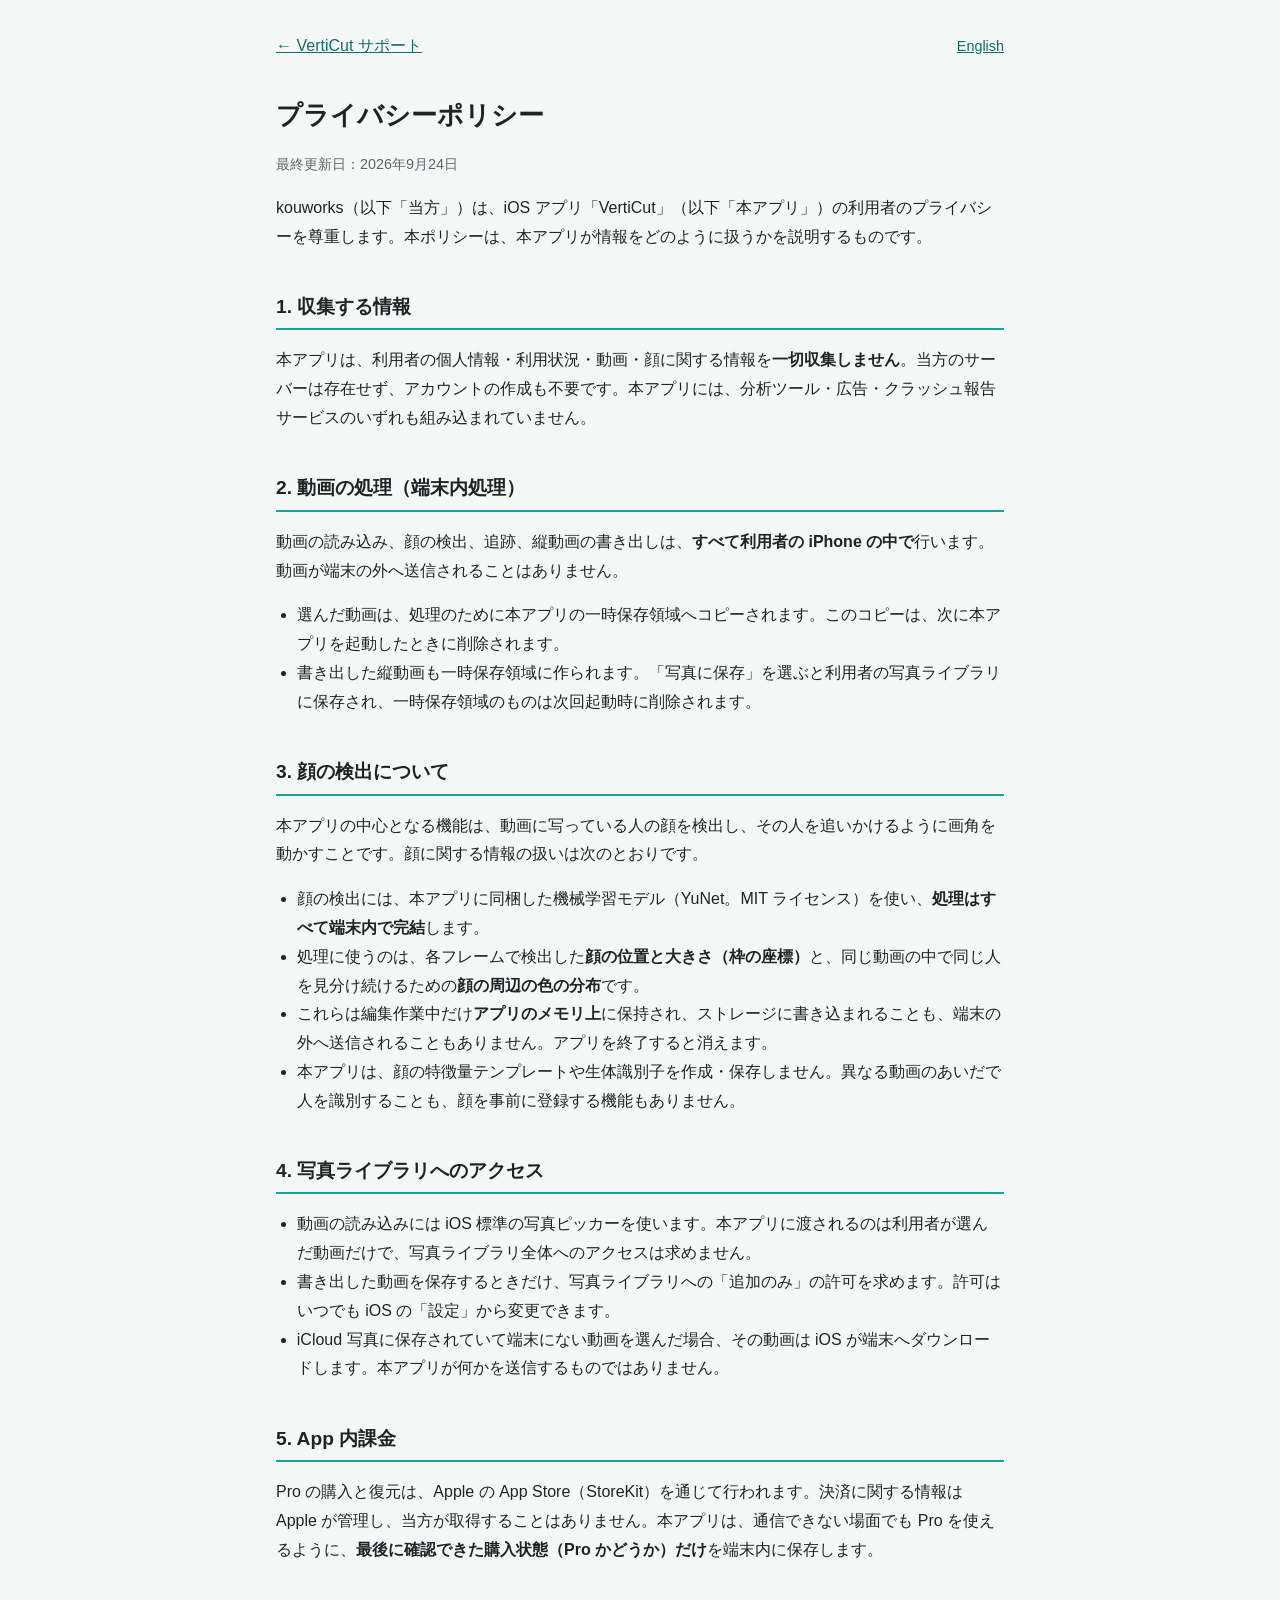
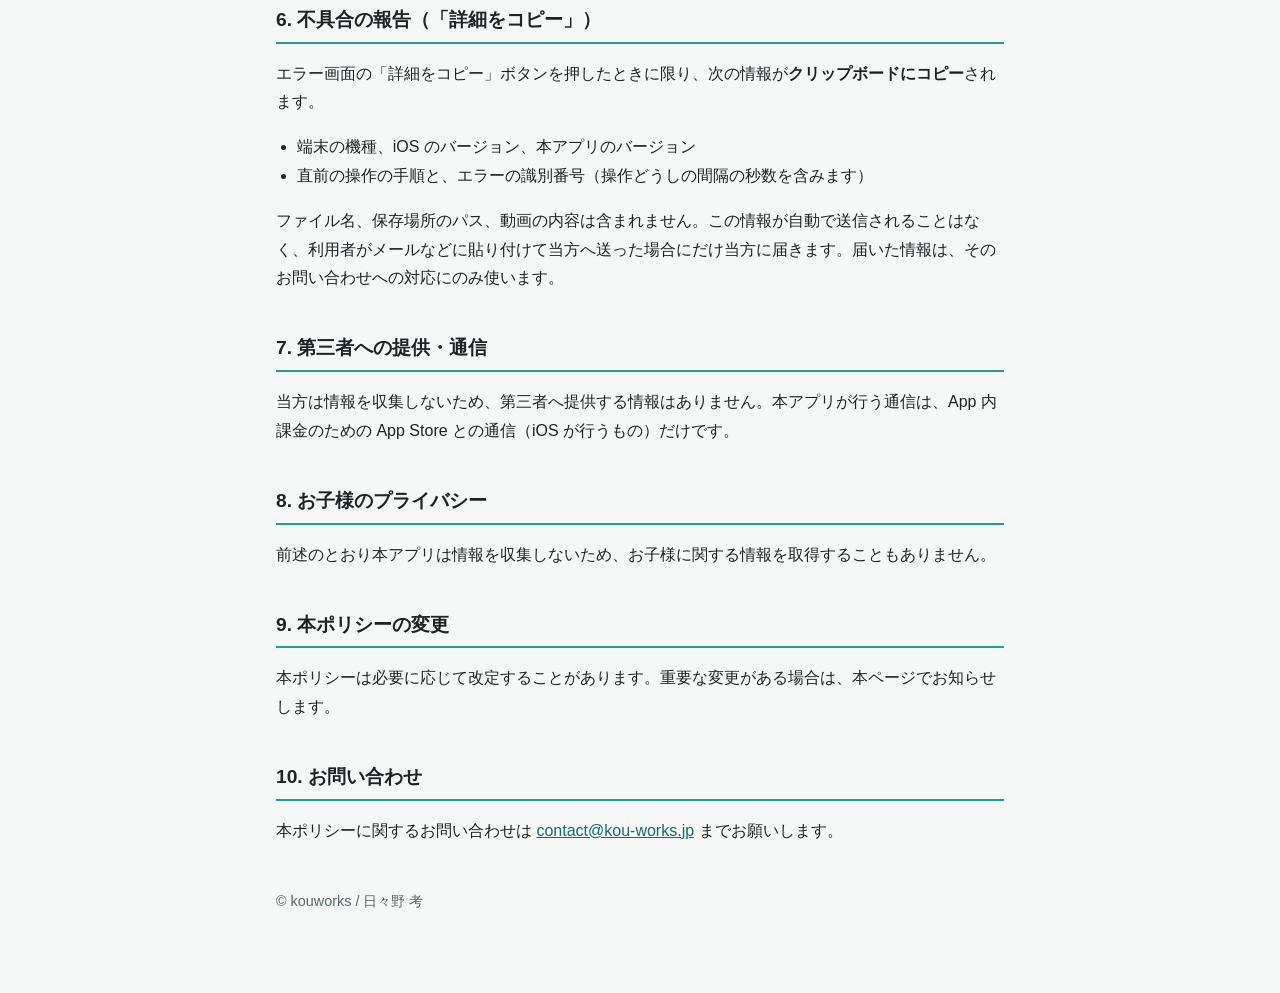
==== privacy.html @ 308ac91e "VertiCut support site and privacy policy (ja/en) Support page with FAQ and how to send 「詳細をコピー」; pri" ====
<!DOCTYPE html>
<html lang="ja">
<head>
<meta charset="utf-8">
<meta name="viewport" content="width=device-width, initial-scale=1">
<title>VertiCut プライバシーポリシー</title>
<link rel="stylesheet" href="style.css">
</head>
<body>
<div class="wrap">
  <header>
    <a href="index.html">← VertiCut サポート</a>
    <span class="lang"><a href="privacy-en.html">English</a></span>
  </header>
  <h1>プライバシーポリシー</h1>
  <p class="updated">最終更新日：2026年9月24日</p>

  <p>kouworks（以下「当方」）は、iOS アプリ「VertiCut」（以下「本アプリ」）の利用者のプライバシーを尊重します。本ポリシーは、本アプリが情報をどのように扱うかを説明するものです。</p>

  <h2>1. 収集する情報</h2>
  <p>本アプリは、利用者の個人情報・利用状況・動画・顔に関する情報を<strong>一切収集しません</strong>。当方のサーバーは存在せず、アカウントの作成も不要です。本アプリには、分析ツール・広告・クラッシュ報告サービスのいずれも組み込まれていません。</p>

  <h2>2. 動画の処理（端末内処理）</h2>
  <p>動画の読み込み、顔の検出、追跡、縦動画の書き出しは、<strong>すべて利用者の iPhone の中で</strong>行います。動画が端末の外へ送信されることはありません。</p>
  <ul>
    <li>選んだ動画は、処理のために本アプリの一時保存領域へコピーされます。このコピーは、次に本アプリを起動したときに削除されます。</li>
    <li>書き出した縦動画も一時保存領域に作られます。「写真に保存」を選ぶと利用者の写真ライブラリに保存され、一時保存領域のものは次回起動時に削除されます。</li>
  </ul>

  <h2>3. 顔の検出について</h2>
  <p>本アプリの中心となる機能は、動画に写っている人の顔を検出し、その人を追いかけるように画角を動かすことです。顔に関する情報の扱いは次のとおりです。</p>
  <ul>
    <li>顔の検出には、本アプリに同梱した機械学習モデル（YuNet。MIT ライセンス）を使い、<strong>処理はすべて端末内で完結</strong>します。</li>
    <li>処理に使うのは、各フレームで検出した<strong>顔の位置と大きさ（枠の座標）</strong>と、同じ動画の中で同じ人を見分け続けるための<strong>顔の周辺の色の分布</strong>です。</li>
    <li>これらは編集作業中だけ<strong>アプリのメモリ上</strong>に保持され、ストレージに書き込まれることも、端末の外へ送信されることもありません。アプリを終了すると消えます。</li>
    <li>本アプリは、顔の特徴量テンプレートや生体識別子を作成・保存しません。異なる動画のあいだで人を識別することも、顔を事前に登録する機能もありません。</li>
  </ul>

  <h2>4. 写真ライブラリへのアクセス</h2>
  <ul>
    <li>動画の読み込みには iOS 標準の写真ピッカーを使います。本アプリに渡されるのは利用者が選んだ動画だけで、写真ライブラリ全体へのアクセスは求めません。</li>
    <li>書き出した動画を保存するときだけ、写真ライブラリへの「追加のみ」の許可を求めます。許可はいつでも iOS の「設定」から変更できます。</li>
    <li>iCloud 写真に保存されていて端末にない動画を選んだ場合、その動画は iOS が端末へダウンロードします。本アプリが何かを送信するものではありません。</li>
  </ul>

  <h2>5. App 内課金</h2>
  <p>Pro の購入と復元は、Apple の App Store（StoreKit）を通じて行われます。決済に関する情報は Apple が管理し、当方が取得することはありません。本アプリは、通信できない場面でも Pro を使えるように、<strong>最後に確認できた購入状態（Pro かどうか）だけ</strong>を端末内に保存します。</p>

  <h2>6. 不具合の報告（「詳細をコピー」）</h2>
  <p>エラー画面の「詳細をコピー」ボタンを押したときに限り、次の情報が<strong>クリップボードにコピー</strong>されます。</p>
  <ul>
    <li>端末の機種、iOS のバージョン、本アプリのバージョン</li>
    <li>直前の操作の手順と、エラーの識別番号（操作どうしの間隔の秒数を含みます）</li>
  </ul>
  <p>ファイル名、保存場所のパス、動画の内容は含まれません。この情報が自動で送信されることはなく、利用者がメールなどに貼り付けて当方へ送った場合にだけ当方に届きます。届いた情報は、そのお問い合わせへの対応にのみ使います。</p>

  <h2>7. 第三者への提供・通信</h2>
  <p>当方は情報を収集しないため、第三者へ提供する情報はありません。本アプリが行う通信は、App 内課金のための App Store との通信（iOS が行うもの）だけです。</p>

  <h2>8. お子様のプライバシー</h2>
  <p>前述のとおり本アプリは情報を収集しないため、お子様に関する情報を取得することもありません。</p>

  <h2>9. 本ポリシーの変更</h2>
  <p>本ポリシーは必要に応じて改定することがあります。重要な変更がある場合は、本ページでお知らせします。</p>

  <h2>10. お問い合わせ</h2>
  <p>本ポリシーに関するお問い合わせは <a href="mailto:contact@kou-works.jp">contact@kou-works.jp</a> までお願いします。</p>

  <p class="foot">© kouworks / 日々野 考</p>
</div>
</body>
</html>
---- style.css ----
:root {
  --accent: #1CA19E;
  --accent-ink: #0F6F6D;
  --ink: #1d2424;
  --muted: #5c6868;
  --bg: #f6f8f8;
  --card: #ffffff;
  --line: #dde5e5;
}
@media (prefers-color-scheme: dark) {
  :root {
    --accent: #3cc2bf;
    --accent-ink: #6fd6d3;
    --ink: #e8eeee;
    --muted: #9fb0b0;
    --bg: #111616;
    --card: #1a2121;
    --line: #2b3535;
  }
}
* { box-sizing: border-box; }
body {
  margin: 0; background: var(--bg); color: var(--ink); line-height: 1.8;
  font-family: -apple-system, BlinkMacSystemFont, "Hiragino Kaku Gothic ProN",
    "Hiragino Sans", "Segoe UI", sans-serif;
  -webkit-text-size-adjust: 100%;
}
.wrap { max-width: 760px; margin: 0 auto; padding: 32px 16px 64px; }
a { color: var(--accent-ink); }
header { display: flex; align-items: baseline; justify-content: space-between; gap: 12px; flex-wrap: wrap; }
.wordmark { font-weight: 800; font-size: 1.9rem; letter-spacing: -0.01em; }
.wordmark .a { color: var(--accent); }
.lang { font-size: .9rem; }
.lead { font-size: 1.1rem; color: var(--muted); margin-top: 4px; }
h1 { font-size: 1.6rem; margin: 1.2em 0 .2em; }
h2 { font-size: 1.2rem; margin-top: 2em; padding-bottom: 4px; border-bottom: 2px solid var(--accent); }
h3 { font-size: 1.02rem; margin: 1.4em 0 .2em; }
.card { background: var(--card); border: 1px solid var(--line); border-radius: 14px; padding: 16px 18px; margin: 16px 0; }
table { width: 100%; border-collapse: collapse; font-size: .95rem; }
th, td { text-align: left; padding: 8px 6px; border-bottom: 1px solid var(--line); vertical-align: top; }
th { color: var(--muted); font-weight: 600; }
.updated, .foot { color: var(--muted); font-size: .9rem; }
.foot { margin-top: 3em; }
ul { padding-left: 1.3em; }
code { font-family: ui-monospace, SFMono-Regular, Menlo, monospace; font-size: .92em; overflow-wrap: anywhere; }
/* A value like 「1分以内」 or 「9:16・1:1・4:5」 must not break mid-word; the
   feature name in the first column is the one that wraps. */
td + td, th + th { white-space: nowrap; }
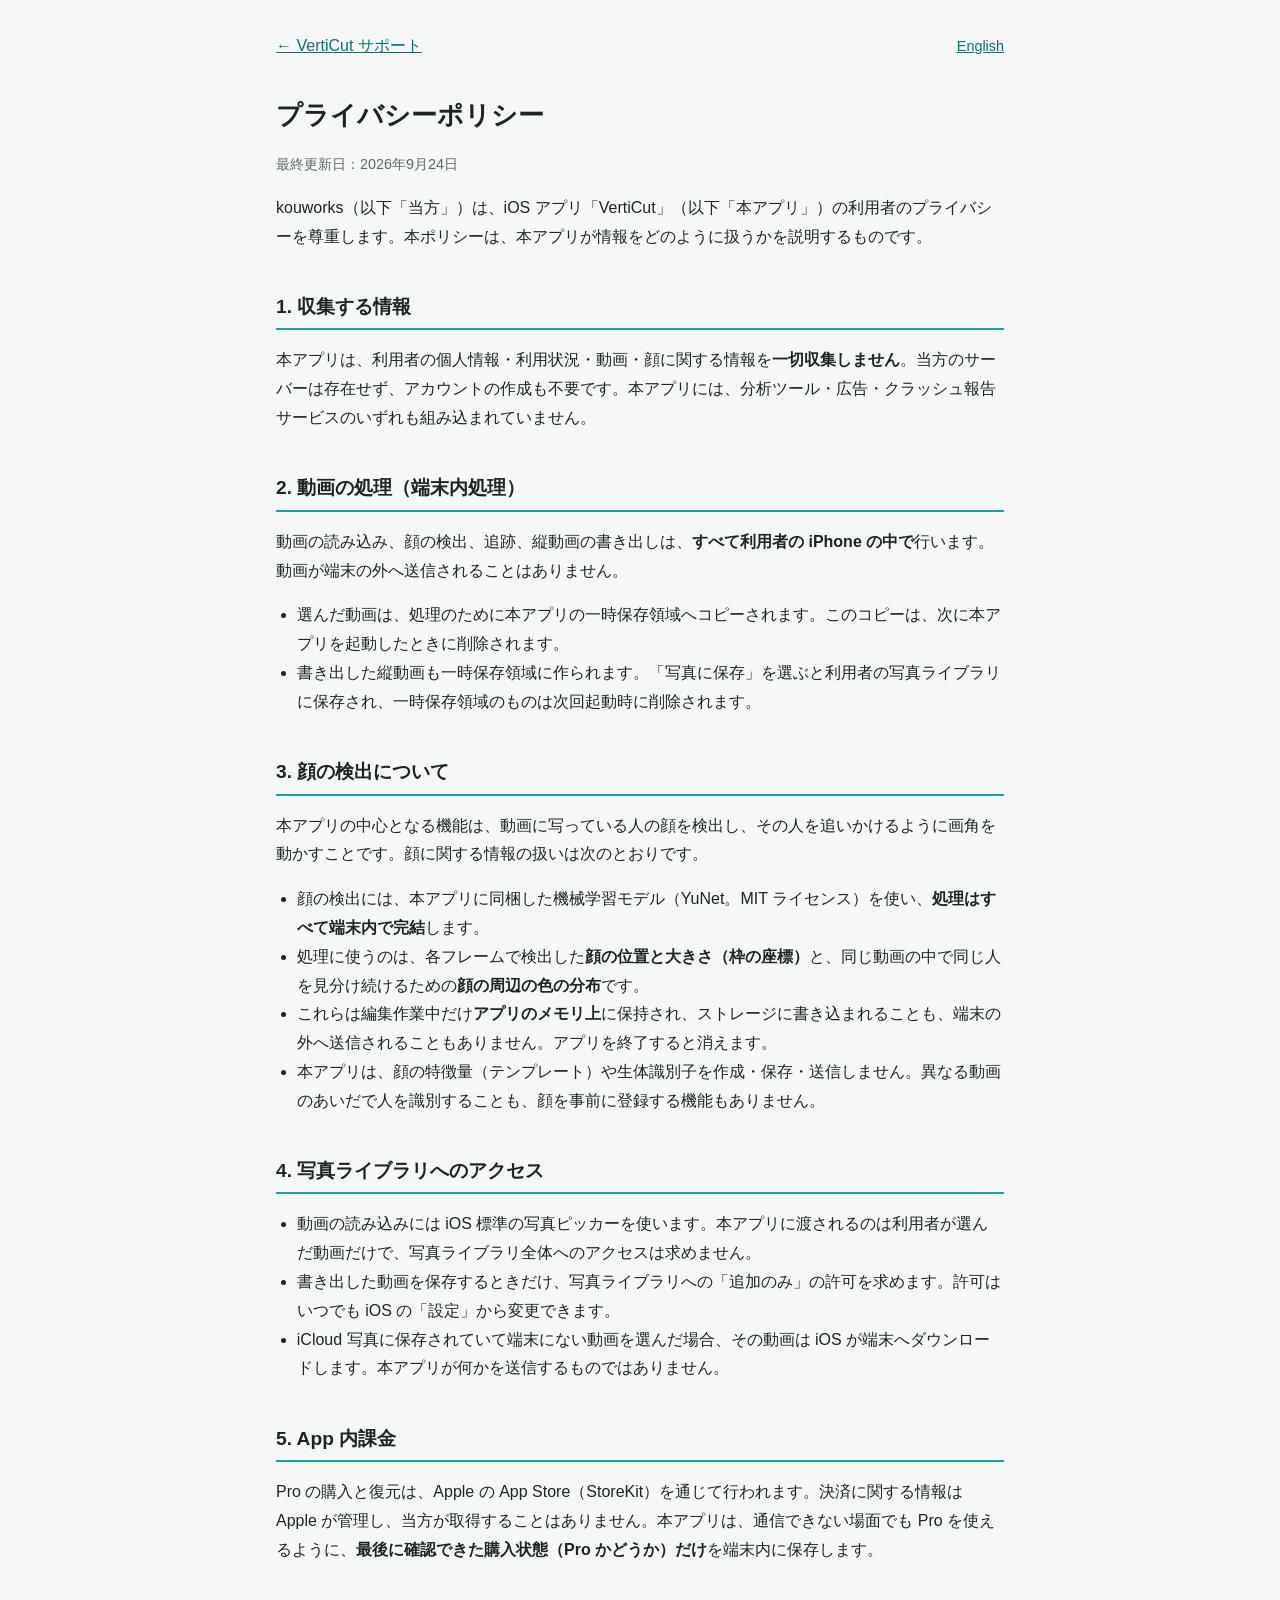
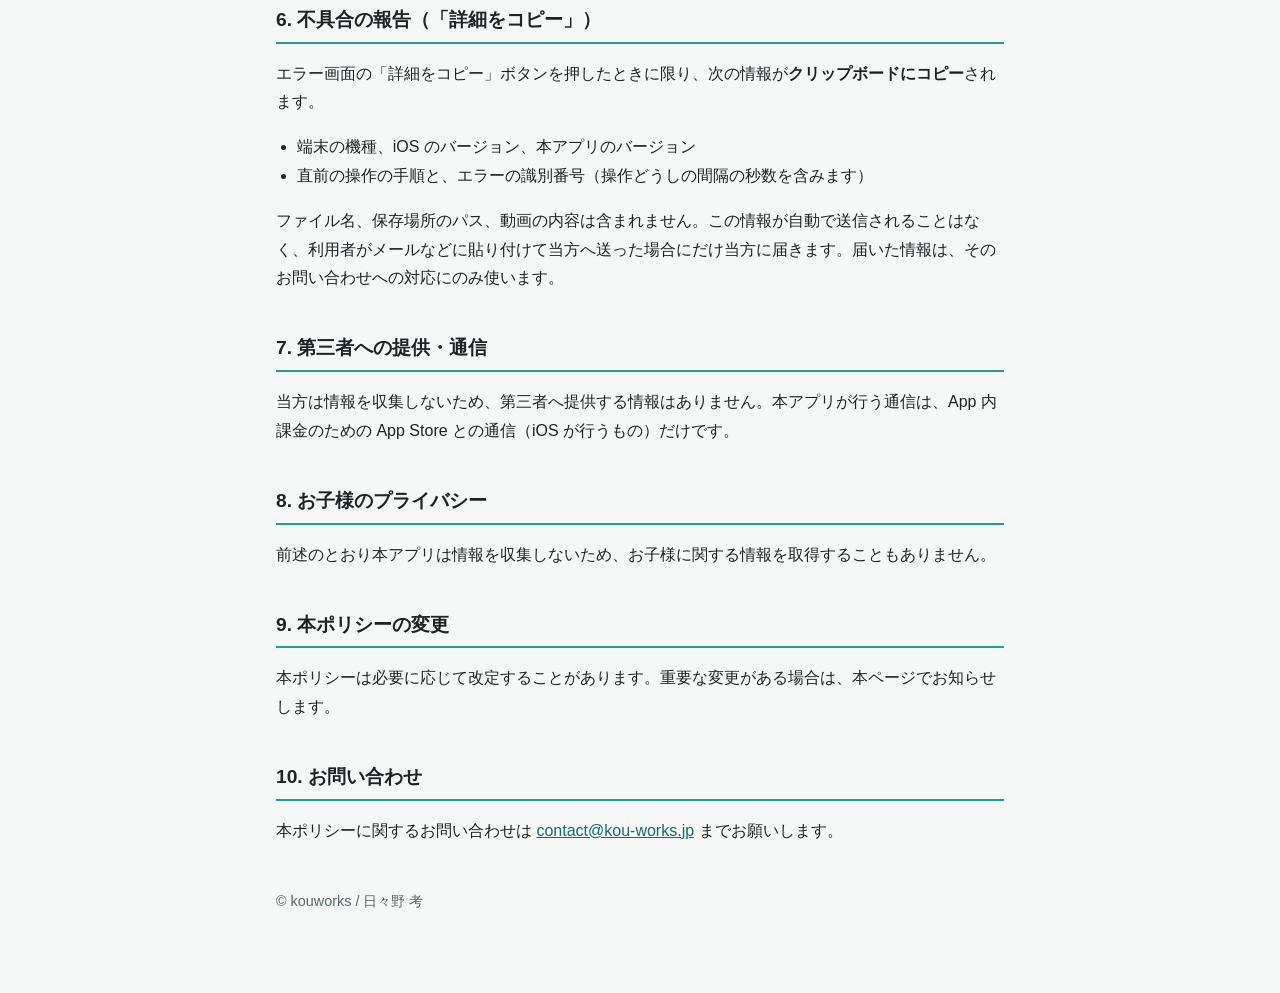
==== commit c3751b4e: "Say plainly that face features are not saved or sent; reserve demo/ Co-Authored-By: Claude Opus 5.5 " ====
--- a/privacy.html
+++ b/privacy.html
@@ -33,7 +33,7 @@
     <li>顔の検出には、本アプリに同梱した機械学習モデル（YuNet。MIT ライセンス）を使い、<strong>処理はすべて端末内で完結</strong>します。</li>
     <li>処理に使うのは、各フレームで検出した<strong>顔の位置と大きさ（枠の座標）</strong>と、同じ動画の中で同じ人を見分け続けるための<strong>顔の周辺の色の分布</strong>です。</li>
     <li>これらは編集作業中だけ<strong>アプリのメモリ上</strong>に保持され、ストレージに書き込まれることも、端末の外へ送信されることもありません。アプリを終了すると消えます。</li>
-    <li>本アプリは、顔の特徴量テンプレートや生体識別子を作成・保存しません。異なる動画のあいだで人を識別することも、顔を事前に登録する機能もありません。</li>
+    <li>本アプリは、顔の特徴量（テンプレート）や生体識別子を作成・保存・送信しません。異なる動画のあいだで人を識別することも、顔を事前に登録する機能もありません。</li>
   </ul>
 
   <h2>4. 写真ライブラリへのアクセス</h2>
